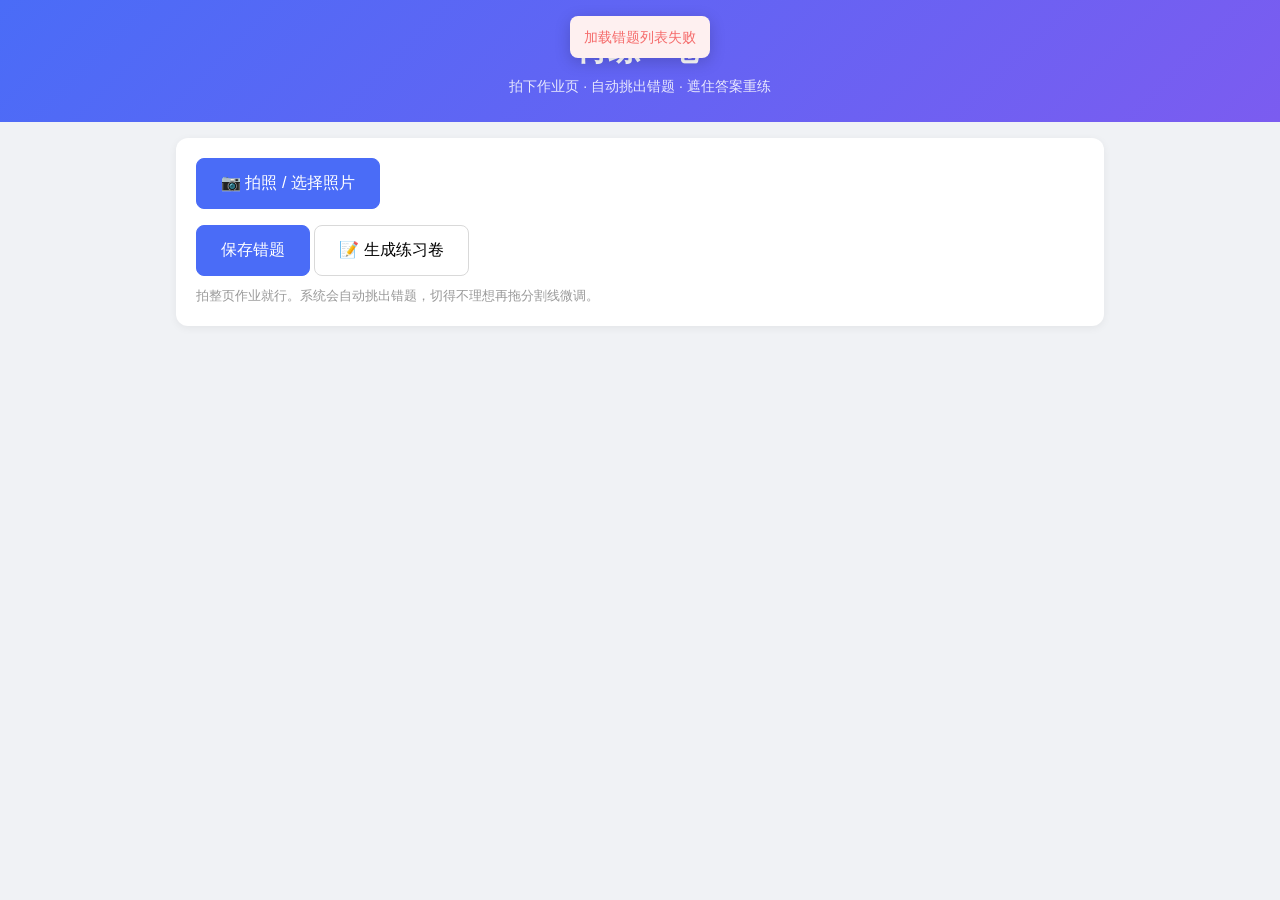
==== static/index.html @ 109f4f5b "Show toast messages above modals Errors raised while a modal is open (split, straighten, mask) were " ====
<!DOCTYPE html>
<html lang="zh-CN">
<head>
    <meta charset="UTF-8">
    <meta name="viewport" content="width=device-width, initial-scale=1.0">
    <title>再练一卷</title>
    <link rel="stylesheet" href="/static/style.css?v=20261014">
</head>
<body>
    <header>
        <h1>再练一卷</h1>
        <p class="subtitle">拍下作业页 · 自动挑出错题 · 遮住答案重练</p>
    </header>

    <main>
        <section class="upload-card">
            <div class="photo-picker">
                <input type="file" id="photoInput" accept="image/*" capture="environment" hidden>
                <button type="button" id="pickPhotoBtn" class="btn btn-primary btn-large">
                    📷 拍照 / 选择照片
                </button>
                <div id="photoPreview" class="photo-preview" hidden>
                    <img id="previewImg" alt="预览">
                </div>
            </div>
            <button type="button" id="submitBtn" class="btn btn-primary btn-large">保存错题</button>
            <button type="button" class="btn btn-large" onclick="window.open('/static/paper.html', '_blank')">📝 生成练习卷</button>
            <p class="hint">拍整页作业就行。系统会自动挑出错题，切得不理想再拖分割线微调。</p>
            <div id="uploadMsg" class="msg" hidden></div>
        </section>

        <section id="questionList" class="card-grid"></section>
        <p id="emptyHint" class="empty-hint" hidden>还没有错题，先拍一道吧！</p>
    </main>

    <!-- 备注编辑弹窗 -->
    <div id="editModal" class="modal" hidden>
        <div class="modal-content">
            <h3>编辑错题</h3>
            <label>知识点 / 错误原因<input type="text" id="editKnowledgePoint" list="kpList"></label>
            <label>备注<textarea id="editNote" rows="3"></textarea></label>
            <datalist id="kpList"></datalist>
            <div class="modal-actions">
                <button type="button" id="editSaveBtn" class="btn btn-primary">保存</button>
                <button type="button" id="editCancelBtn" class="btn">取消</button>
            </div>
        </div>
    </div>

    <!-- 分割线编辑器：划线代替画框 -->
    <div id="splitModal" class="modal" hidden>
        <div class="modal-content split-content">
            <h3>调整切题</h3>
            <p class="split-hint">两条线之间就是一道错题。<b>拖动</b>红色圆点移动分割线，<b>点空白处</b>加一条线；删线请点下方的标签。</p>
            <canvas id="splitCanvas"></canvas>
            <div class="split-status">
                <span id="splitCount"></span>
                <button type="button" id="splitStraightenBtn" class="btn btn-small">照片歪了？手动摆正</button>
            </div>
            <div id="splitLineChips" class="line-chips"></div>
            <div class="modal-actions">
                <button type="button" id="splitResetBtn" class="btn">重新自动切</button>
                <button type="button" id="splitCancelBtn" class="btn">取消</button>
                <button type="button" id="splitSaveBtn" class="btn btn-primary">保存</button>
            </div>
        </div>
    </div>

    <!-- 手动四点摆正 -->
    <div id="cornerModal" class="modal" hidden>
        <div class="modal-content corner-content">
            <h3>手动摆正</h3>
            <p id="cornerHint" class="hint">依次点击：左上角、右上角、右下角、左下角</p>
            <canvas id="cornerCanvas"></canvas>
            <div class="modal-actions">
                <button type="button" id="cornerResetBtn" class="btn">重新选点</button>
                <button type="button" id="cornerApplyBtn" class="btn btn-primary" disabled>确认摆正</button>
                <button type="button" id="cornerCancelBtn" class="btn">取消</button>
            </div>
        </div>
    </div>

    <!-- 答案遮挡 -->
    <div id="maskModal" class="modal" hidden>
        <div class="modal-content mask-content">
            <h3>遮住答案</h3>
            <p class="hint">在图上拖框遮住孩子的答案或老师的批改痕迹。原图不会改变。</p>
            <canvas id="maskCanvas"></canvas>
            <div id="maskList" class="mask-list"></div>
            <div class="modal-actions">
                <button type="button" id="maskClearBtn" class="btn">清空遮挡</button>
                <button type="button" id="maskSaveBtn" class="btn btn-primary">保存遮挡</button>
                <button type="button" id="maskCancelBtn" class="btn">取消</button>
            </div>
        </div>
    </div>

    <!-- 大图查看 -->
    <div id="lightbox" class="modal" hidden>
        <div class="lightbox-content">
            <img id="lightboxImg" alt="题目大图">
            <button type="button" id="lightboxCloseBtn" class="btn">关闭</button>
        </div>
    </div>

    <script src="/static/app.js?v=20261014"></script>
</body>
</html>
---- static/style.css ----
* {
    box-sizing: border-box;
    margin: 0;
    padding: 0;
}

body {
    font-family: "PingFang SC", "Microsoft YaHei", sans-serif;
    background: #f0f2f5;
    color: #333;
    line-height: 1.6;
}

header {
    background: linear-gradient(135deg, #4a6cf7, #7b5cf0);
    color: #fff;
    text-align: center;
    padding: 24px 16px;
}

.subtitle {
    opacity: 0.85;
    font-size: 14px;
}

main {
    max-width: 960px;
    margin: 0 auto;
    padding: 16px;
}

.upload-card,
.filter-bar {
    background: #fff;
    border-radius: 12px;
    padding: 20px;
    margin-bottom: 16px;
    box-shadow: 0 2px 8px rgba(0, 0, 0, 0.06);
}

.upload-card h2 {
    margin-bottom: 12px;
    font-size: 18px;
}

.photo-picker {
    margin-bottom: 16px;
}

.photo-preview {
    margin-top: 12px;
}

.photo-preview img {
    max-width: 100%;
    max-height: 220px;
    border-radius: 8px;
    display: block;
    margin-bottom: 8px;
}

.form-grid {
    display: grid;
    gap: 12px;
    margin-bottom: 16px;
}

label {
    display: flex;
    flex-direction: column;
    gap: 4px;
    font-size: 14px;
    color: #555;
}

input[type="text"],
input[type="search"],
select,
textarea {
    padding: 10px 12px;
    border: 1px solid #d9d9d9;
    border-radius: 8px;
    font-size: 15px;
    font-family: inherit;
    width: 100%;
}

input:focus,
select:focus,
textarea:focus {
    outline: none;
    border-color: #4a6cf7;
}

.btn {
    padding: 9px 18px;
    border: 1px solid #d9d9d9;
    border-radius: 8px;
    background: #fff;
    font-size: 15px;
    cursor: pointer;
    transition: background 0.15s;
}

.btn:hover {
    background: #f5f5f5;
}

.btn-primary {
    background: #4a6cf7;
    border-color: #4a6cf7;
    color: #fff;
}

.btn-primary:hover {
    background: #3a5ce5;
}

.btn-large {
    padding: 14px 24px;
    font-size: 16px;
}

.btn-small {
    padding: 5px 12px;
    font-size: 13px;
}

.chip-row {
    display: flex;
    flex-wrap: wrap;
    gap: 8px;
}

.chip {
    padding: 5px 12px;
    font-size: 13px;
    border: 1px solid #d9d9d9;
    border-radius: 14px;
    background: #fff;
    color: #555;
    cursor: pointer;
}

.chip:hover {
    border-color: #4a6cf7;
    color: #4a6cf7;
}

.chip.active {
    background: #4a6cf7;
    border-color: #4a6cf7;
    color: #fff;
}

.filter-bar {
    display: flex;
    gap: 10px;
    align-items: center;
    flex-wrap: wrap;
}

.filter-bar select {
    width: auto;
}

.filter-bar input[type="search"] {
    flex: 1;
    min-width: 160px;
}

.card-grid {
    display: flex;
    flex-direction: column;
    gap: 20px;
}

.worksheet-group {
    background: #f7f8fb;
    border: 1px solid #e6e8ef;
    border-radius: 14px;
    padding: 14px;
}

.worksheet-header {
    display: flex;
    align-items: center;
    justify-content: space-between;
    gap: 16px;
    margin-bottom: 14px;
}

.worksheet-header h3 {
    margin: 0 0 3px;
    font-size: 17px;
}

.worksheet-header span {
    color: #999;
    font-size: 12px;
}

.worksheet-actions,
.q-actions {
    display: flex;
    flex-wrap: wrap;
    gap: 8px;
}

.worksheet-question-grid {
    display: grid;
    grid-template-columns: repeat(auto-fill, minmax(260px, 1fr));
    gap: 16px;
}

.q-card {
    background: #fff;
    border-radius: 12px;
    overflow: hidden;
    box-shadow: 0 2px 8px rgba(0, 0, 0, 0.06);
    display: flex;
    flex-direction: column;
}

.q-card img {
    width: 100%;
    height: 180px;
    object-fit: cover;
    cursor: zoom-in;
    background: #fafafa;
}

.q-card-body {
    padding: 12px 14px;
    flex: 1;
}

.q-tags {
    display: flex;
    gap: 6px;
    flex-wrap: wrap;
    margin-bottom: 6px;
}

.tag {
    font-size: 12px;
    padding: 2px 10px;
    border-radius: 10px;
    background: #eef1fe;
    color: #4a6cf7;
}

.tag-kp {
    background: #fdf0e5;
    color: #d46b08;
}

.q-note {
    font-size: 14px;
    color: #555;
    white-space: pre-wrap;
    word-break: break-word;
}

.q-time {
    font-size: 12px;
    color: #999;
    margin-top: 6px;
}

.q-actions {
    padding: 10px 14px;
    border-top: 1px solid #f0f0f0;
}

.empty-hint {
    text-align: center;
    color: #999;
    padding: 40px 0;
}

.hint {
    margin-top: 10px;
    font-size: 13px;
    color: #999;
}

/* 全局提示做成浮层 toast：弹窗（z-index 100）打开时，切题/遮答案的报错
   也必须看得见，所以不能留在文档流里被遮罩压住。 */
.msg {
    position: fixed;
    top: 16px;
    left: 50%;
    transform: translateX(-50%);
    z-index: 300;
    max-width: min(480px, calc(100vw - 32px));
    padding: 10px 14px;
    border-radius: 8px;
    font-size: 14px;
    box-shadow: 0 4px 16px rgba(0, 0, 0, 0.18);
}

.msg.ok {
    background: #f0f9eb;
    color: #529b2e;
}

.msg.err {
    background: #fef0f0;
    color: #f56c6c;
}

.modal {
    position: fixed;
    inset: 0;
    background: rgba(0, 0, 0, 0.5);
    display: flex;
    align-items: center;
    justify-content: center;
    z-index: 100;
    padding: 16px;
}

.modal[hidden] {
    display: none;
}

.modal-content {
    background: #fff;
    border-radius: 12px;
    padding: 20px;
    width: 100%;
    max-width: 420px;
    display: flex;
    flex-direction: column;
    gap: 12px;
}

.modal-content h3 {
    margin-bottom: 4px;
}

.modal-actions {
    display: flex;
    gap: 10px;
    justify-content: flex-end;
}

.lightbox-content {
    display: flex;
    flex-direction: column;
    align-items: center;
    gap: 12px;
}

.lightbox-content img {
    max-width: 95vw;
    max-height: 85vh;
    border-radius: 8px;
    background: #fff;
}

/* 切题编辑器是精细拖拽操作，尽可能占满窗口：
   画布有固有尺寸，只给 max-height 会被浏览器等比缩小（宽度跟着一起变小）。 */
.split-content {
    max-width: 1100px;
    max-height: 96vh;
}

#splitCanvas {
    display: block;
    max-width: 100%;
    /* 减掉标题/说明/状态栏/按钮占的高度，剩下的都留给图 */
    max-height: calc(96vh - 250px);
    margin: 0 auto;
    border-radius: 8px;
    cursor: crosshair;
    background: #222;
    touch-action: none;
}

.split-hint {
    font-size: 13px;
    color: #666;
}

.split-status {
    display: flex;
    align-items: center;
    justify-content: space-between;
    gap: 12px;
    font-size: 14px;
    color: #555;
}

.line-chips {
    display: flex;
    flex-wrap: wrap;
    align-items: center;
    gap: 7px;
    min-height: 26px;
}

.line-chip {
    border: 1px solid #ff9c8f;
    border-radius: 14px;
    background: #fff2f0;
    color: #cf1322;
    padding: 4px 10px;
    font-size: 13px;
    font-family: inherit;
    cursor: pointer;
}

.line-chip:hover {
    background: #ffe3df;
}

.line-chip-empty {
    font-size: 13px;
    color: #999;
}

.split-status {
    display: flex;
    align-items: center;
    justify-content: space-between;
    gap: 12px;
    font-size: 14px;
    color: #555;
}

.corner-content {
    max-width: 920px;
    max-height: 96vh;
}

#cornerCanvas {
    display: block;
    max-width: 100%;
    max-height: 72vh;
    margin: 0 auto;
    border-radius: 8px;
    cursor: crosshair;
    background: #222;
    touch-action: none;
}

.mask-content {
    max-width: 920px;
    max-height: 96vh;
}

#maskCanvas {
    display: block;
    max-width: 100%;
    max-height: 70vh;
    margin: 0 auto;
    border-radius: 8px;
    cursor: crosshair;
    background: #222;
    touch-action: none;
}

.mask-list {
    display: flex;
    flex-wrap: wrap;
    gap: 7px;
    min-height: 28px;
}

.mask-chip {
    border: 1px solid #ff9c8f;
    border-radius: 14px;
    background: #fff2f0;
    color: #cf1322;
    padding: 4px 10px;
    cursor: pointer;
}

/* 卡片内直接改知识点：省掉一次弹窗 */
.kp-inline {
    width: 100%;
    border: 1px dashed transparent;
    border-radius: 6px;
    padding: 4px 6px;
    font-size: 13px;
    font-family: inherit;
    color: #1f2329;
    background: transparent;
}

.kp-inline:hover {
    border-color: #d9d9d9;
    background: #fafafa;
}

.kp-inline:focus {
    outline: none;
    border-style: solid;
    border-color: #4a6cf7;
    background: #fff;
}

.kp-inline.saving {
    opacity: 0.55;
}

@media (max-width: 600px) {
    .worksheet-question-grid {
        grid-template-columns: 1fr;
    }

    .worksheet-header {
        align-items: flex-start;
        flex-direction: column;
    }
}
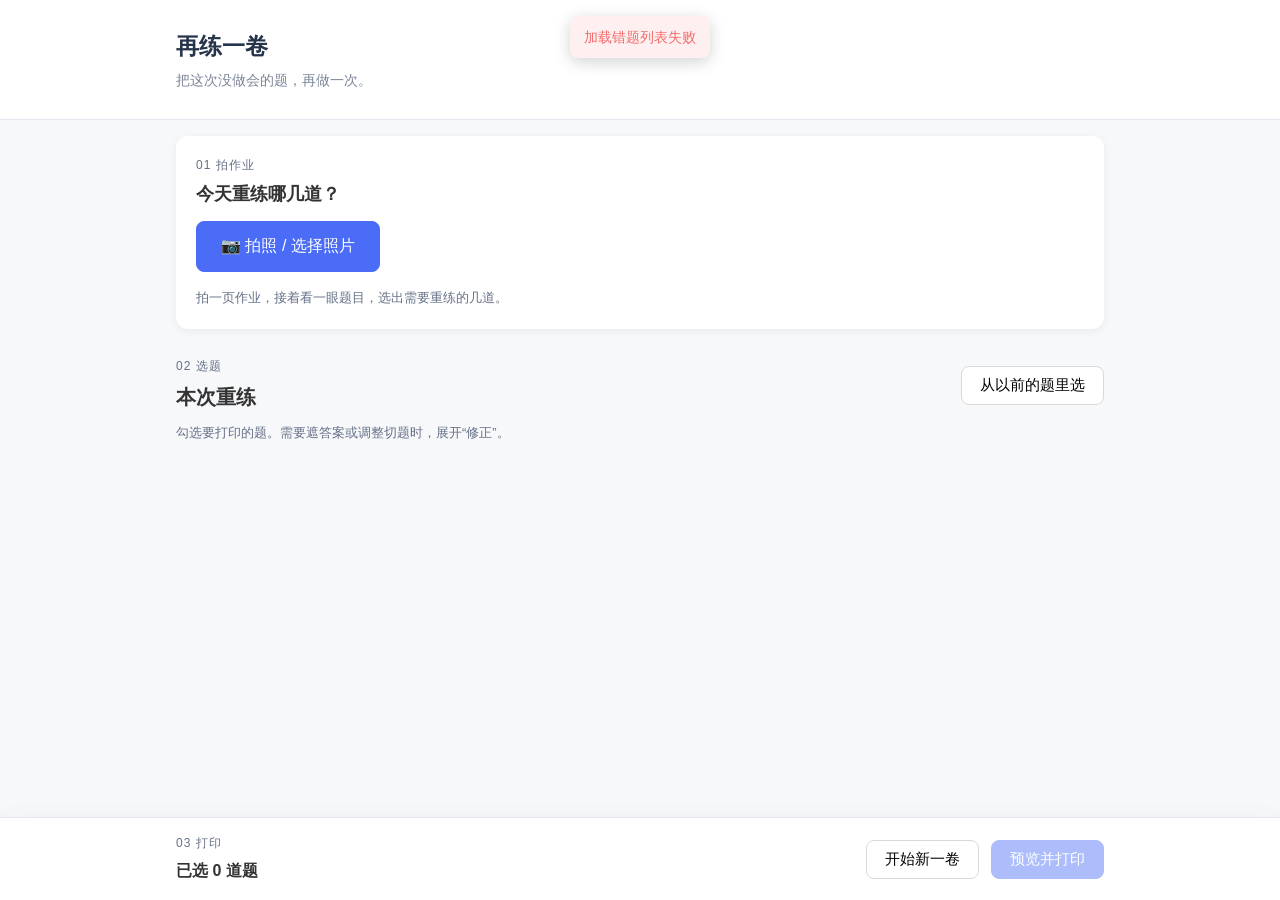
==== commit 4d02285c: "Restructure main flow: photograph, pick questions, preview and print The home page now walks through" ====
--- a/static/index.html
+++ b/static/index.html
@@ -4,16 +4,18 @@
     <meta charset="UTF-8">
     <meta name="viewport" content="width=device-width, initial-scale=1.0">
     <title>再练一卷</title>
-    <link rel="stylesheet" href="/static/style.css?v=20261014">
+    <link rel="stylesheet" href="/static/style.css?v=20261014-flow">
 </head>
 <body>
     <header>
         <h1>再练一卷</h1>
-        <p class="subtitle">拍下作业页 · 自动挑出错题 · 遮住答案重练</p>
+        <p class="subtitle">把这次没做会的题，再做一次。</p>
     </header>
 
     <main>
         <section class="upload-card">
+            <p class="step-label">01 拍作业</p>
+            <h2>今天重练哪几道？</h2>
             <div class="photo-picker">
                 <input type="file" id="photoInput" accept="image/*" capture="environment" hidden>
                 <button type="button" id="pickPhotoBtn" class="btn btn-primary btn-large">
@@ -23,14 +25,23 @@
                     <img id="previewImg" alt="预览">
                 </div>
             </div>
-            <button type="button" id="submitBtn" class="btn btn-primary btn-large">保存错题</button>
-            <button type="button" class="btn btn-large" onclick="window.open('/static/paper.html', '_blank')">📝 生成练习卷</button>
-            <p class="hint">拍整页作业就行。系统会自动挑出错题，切得不理想再拖分割线微调。</p>
+            <button type="button" id="submitBtn" class="btn btn-primary btn-large" hidden>用这张照片</button>
+            <p class="hint">拍一页作业，接着看一眼题目，选出需要重练的几道。</p>
             <div id="uploadMsg" class="msg" hidden></div>
         </section>
 
+        <section class="review-heading">
+            <div><p class="step-label">02 选题</p><h2 id="listTitle">本次重练</h2></div>
+            <button type="button" id="libraryBtn" class="btn">从以前的题里选</button>
+        </section>
+        <p class="hint">勾选要打印的题。需要遮答案或调整切题时，展开“修正”。</p>
         <section id="questionList" class="card-grid"></section>
-        <p id="emptyHint" class="empty-hint" hidden>还没有错题，先拍一道吧！</p>
+        <p id="emptyHint" class="empty-hint" hidden>拍一页新作业，或从以前的题里选几道。</p>
+        <section class="print-bar" aria-label="本次练习卷">
+            <div><p class="step-label">03 打印</p><strong id="selectionCount" aria-live="polite">已选 0 道题</strong></div>
+            <button type="button" id="clearSelectionBtn" class="btn">开始新一卷</button>
+            <button type="button" id="printSelectedBtn" class="btn btn-primary" disabled>预览并打印</button>
+        </section>
     </main>
 
     <!-- 备注编辑弹窗 -->
@@ -103,6 +114,6 @@
         </div>
     </div>
 
-    <script src="/static/app.js?v=20261014"></script>
+    <script src="/static/app.js?v=20261014-flow"></script>
 </body>
-</html>+</html>
--- a/static/style.css
+++ b/static/style.css
@@ -225,7 +225,7 @@
 .q-card img {
     width: 100%;
     height: 180px;
-    object-fit: cover;
+    object-fit: contain;
     cursor: zoom-in;
     background: #fafafa;
 }
@@ -516,3 +516,31 @@
         flex-direction: column;
     }
 }
+
+[hidden] { display: none !important; }
+body { background: #f7f8fa; }
+header { background: #fff; color: #25334b; text-align: left; padding: 28px max(20px, calc((100% - 928px) / 2)); border-bottom: 1px solid #e6e8ef; }
+header h1 { font-size: 23px; margin-bottom: 4px; }
+.subtitle { color: #657087; }
+main { padding-bottom: 130px; }
+.step-label { font-size: 12px; color: #657087; letter-spacing: 1px; margin-bottom: 5px; }
+.review-heading { display: flex; justify-content: space-between; align-items: center; gap: 12px; margin-top: 28px; }
+.review-heading h2 { font-size: 20px; }
+.card-grid { margin-top: 16px; }
+.hint { color: #657087; }
+.question-choice { flex-direction: row; align-items: center; gap: 9px; color: #25334b; cursor: pointer; }
+.question-choice input { width: 19px; height: 19px; accent-color: #4a6cf7; }
+.q-card { border: 2px solid transparent; }
+.q-card.selected { border-color: #4a6cf7; }
+.q-card details { margin-top: 12px; }
+.q-card summary { cursor: pointer; color: #657087; font-size: 13px; padding: 6px 0; }
+.q-card details .q-actions { padding: 12px 0 0; }
+.print-bar { position: fixed; bottom: 0; left: 0; right: 0; z-index: 20; background: #fff; border-top: 1px solid #e6e8ef; padding: 16px max(16px, calc((100% - 928px) / 2)); display: flex; gap: 12px; align-items: center; box-shadow: 0 -4px 16px #25334b08; }
+.print-bar > div { flex: 1; }
+.btn:disabled { opacity: .45; cursor: not-allowed; }
+:focus-visible { outline: 3px solid #839afb; outline-offset: 3px; }
+@media (max-width: 600px) {
+    .print-bar { flex-wrap: wrap; gap: 8px; }
+    .print-bar .btn { padding: 10px; font-size: 14px; }
+    .review-heading { align-items: flex-start; }
+}
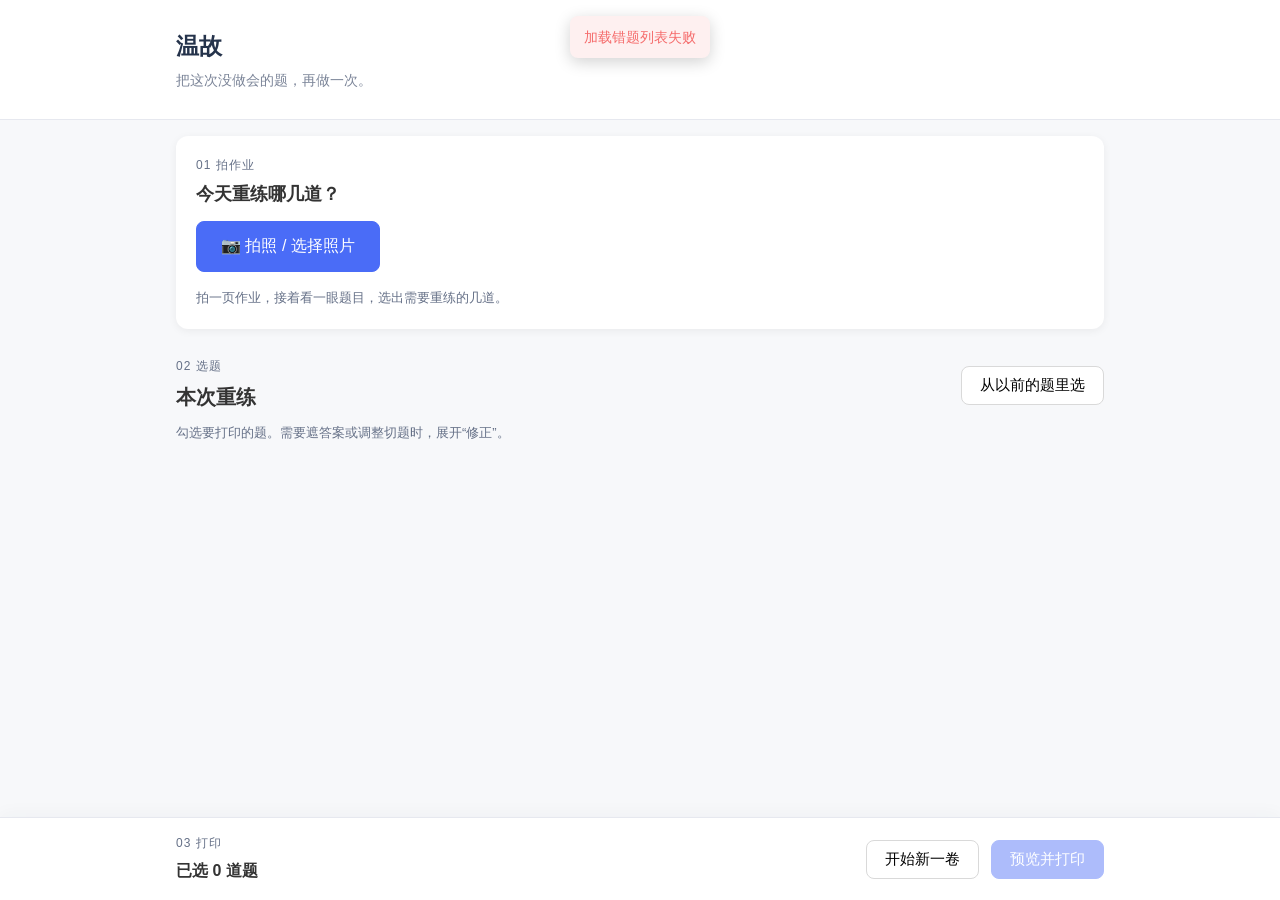
==== commit bf0f1fc5: "Rename project to Revisit (温故) 再练一卷 promised a whole extra paper, which no longer fits a flow that p" ====
--- a/static/index.html
+++ b/static/index.html
@@ -3,12 +3,12 @@
 <head>
     <meta charset="UTF-8">
     <meta name="viewport" content="width=device-width, initial-scale=1.0">
-    <title>再练一卷</title>
+    <title>温故</title>
     <link rel="stylesheet" href="/static/style.css?v=20261014-flow">
 </head>
 <body>
     <header>
-        <h1>再练一卷</h1>
+        <h1>温故</h1>
         <p class="subtitle">把这次没做会的题，再做一次。</p>
     </header>
 
@@ -114,6 +114,6 @@
         </div>
     </div>
 
-    <script src="/static/app.js?v=20261014-flow"></script>
+    <script src="/static/app.js?v=20261018-name"></script>
 </body>
 </html>
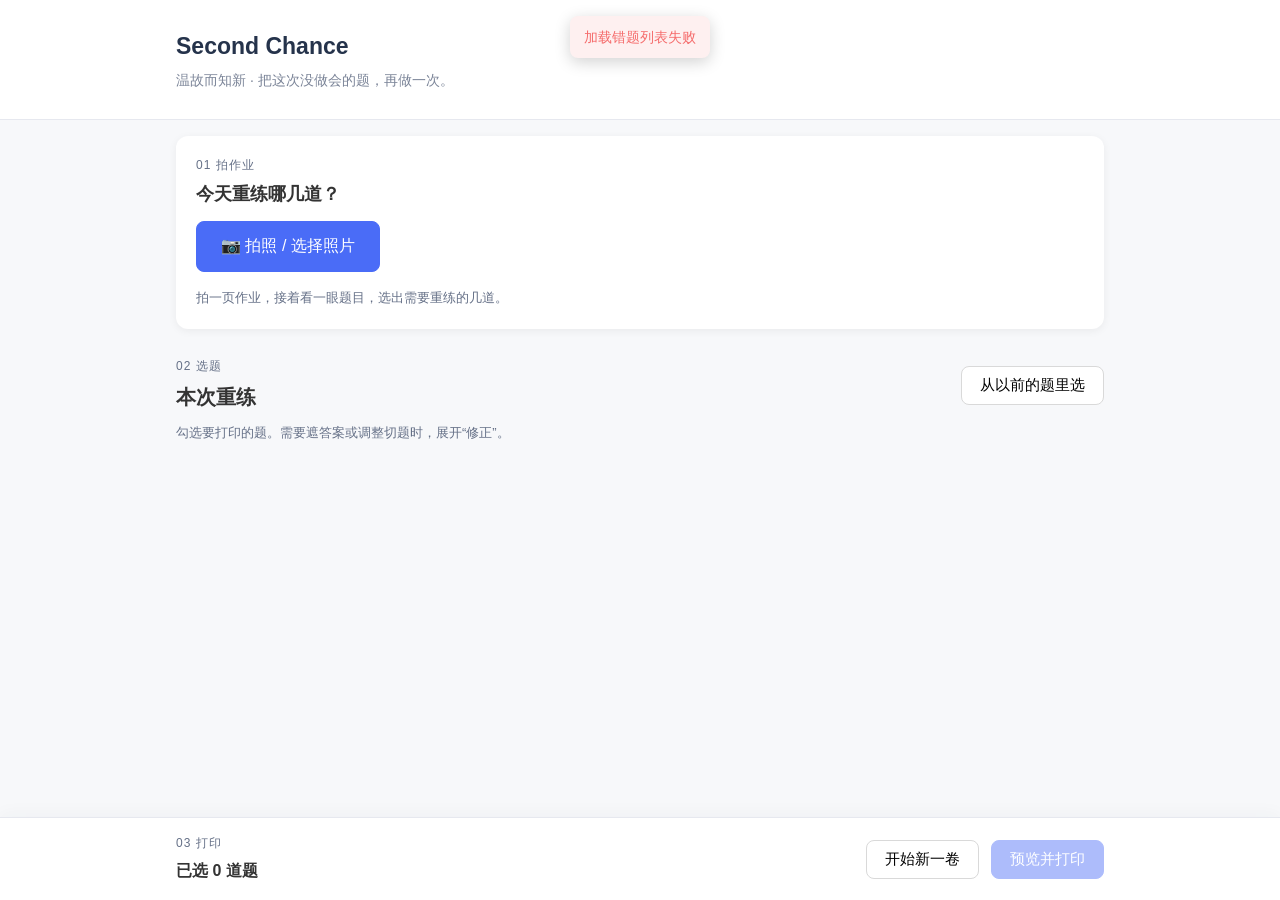
==== commit 2200a840: "Rename project to Second Chance" ====
--- a/static/index.html
+++ b/static/index.html
@@ -3,13 +3,13 @@
 <head>
     <meta charset="UTF-8">
     <meta name="viewport" content="width=device-width, initial-scale=1.0">
-    <title>温故</title>
+    <title>Second Chance</title>
     <link rel="stylesheet" href="/static/style.css?v=20261014-flow">
 </head>
 <body>
     <header>
-        <h1>温故</h1>
-        <p class="subtitle">把这次没做会的题，再做一次。</p>
+        <h1>Second Chance</h1>
+        <p class="subtitle">温故而知新 · 把这次没做会的题，再做一次。</p>
     </header>
 
     <main>
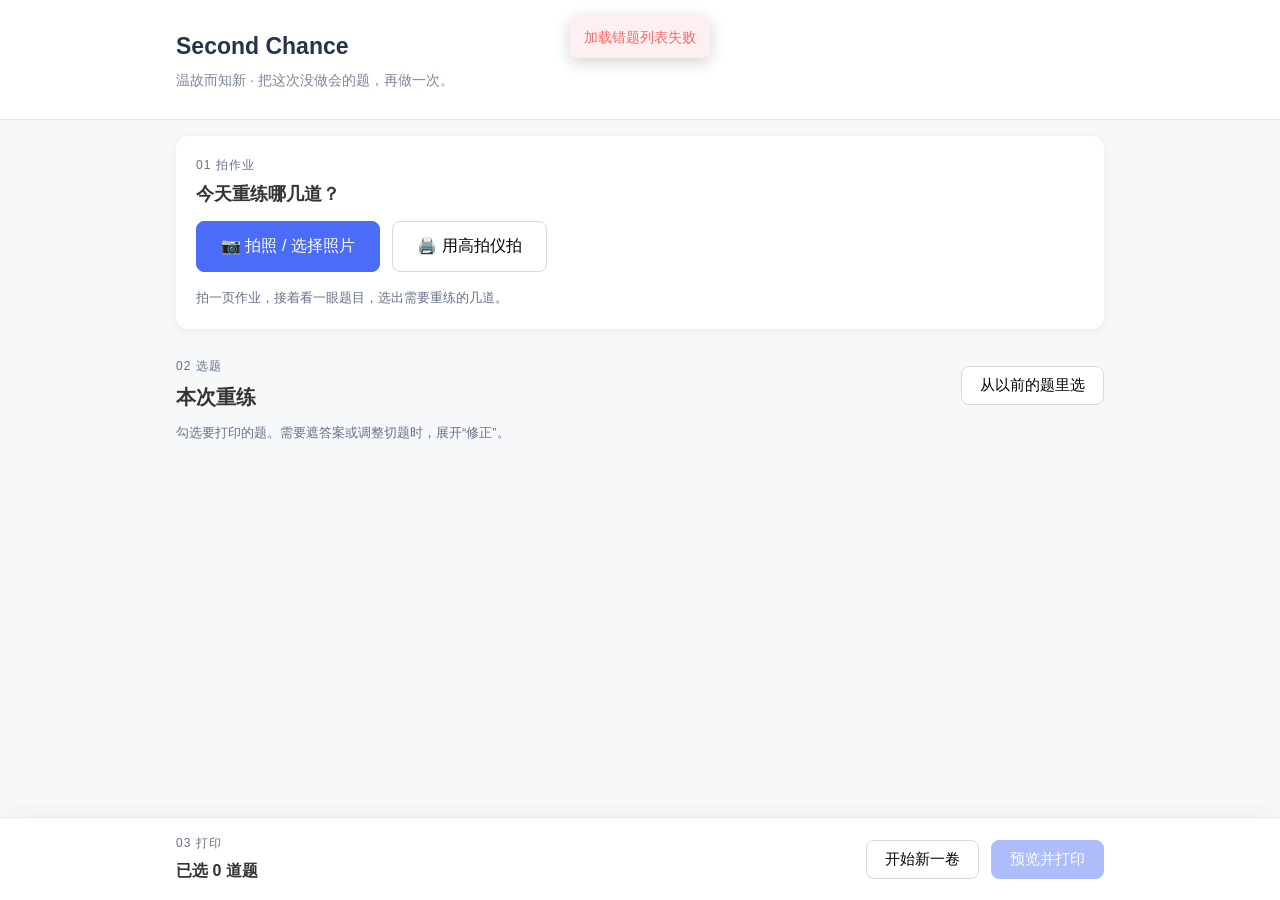
==== commit 3586b409: "Add document camera capture for CZUR / UVC scanners Open the document camera in the browser via getU" ====
--- a/static/index.html
+++ b/static/index.html
@@ -4,7 +4,7 @@
     <meta charset="UTF-8">
     <meta name="viewport" content="width=device-width, initial-scale=1.0">
     <title>Second Chance</title>
-    <link rel="stylesheet" href="/static/style.css?v=20261014-flow">
+    <link rel="stylesheet" href="/static/style.css?v=20261018-scanner">
 </head>
 <body>
     <header>
@@ -20,6 +20,9 @@
                 <input type="file" id="photoInput" accept="image/*" capture="environment" hidden>
                 <button type="button" id="pickPhotoBtn" class="btn btn-primary btn-large">
                     📷 拍照 / 选择照片
+                </button>
+                <button type="button" id="scannerBtn" class="btn btn-large" hidden>
+                    🖨️ 用高拍仪拍
                 </button>
                 <div id="photoPreview" class="photo-preview" hidden>
                     <img id="previewImg" alt="预览">
@@ -106,6 +109,25 @@
         </div>
     </div>
 
+    <!-- 高拍仪连拍：浏览器把高拍仪当普通摄像头用（需 localhost 或 HTTPS） -->
+    <div id="scannerModal" class="modal" hidden>
+        <div id="scannerContent" class="modal-content scanner-content" tabindex="-1">
+            <h3>高拍仪</h3>
+            <p class="hint">作业放在黑色软垫上、字朝上。每换一页点一次 <b>拍这一页</b>（或按空格），拍完点 <b>完成</b>。</p>
+            <div class="scanner-toolbar">
+                <select id="scannerSelect" aria-label="选择摄像头"></select>
+                <button type="button" id="scannerRotateBtn" class="btn btn-small">↻ 旋转画面</button>
+                <span id="scannerInfo" class="scanner-info"></span>
+            </div>
+            <div class="scanner-stage"><video id="scannerVideo" autoplay muted playsinline></video></div>
+            <p id="scannerStatus" class="scanner-status" aria-live="polite"></p>
+            <div class="modal-actions">
+                <button type="button" id="scannerDoneBtn" class="btn">完成</button>
+                <button type="button" id="scannerShotBtn" class="btn btn-primary btn-large" disabled>拍这一页</button>
+            </div>
+        </div>
+    </div>
+
     <!-- 大图查看 -->
     <div id="lightbox" class="modal" hidden>
         <div class="lightbox-content">
@@ -114,6 +136,6 @@
         </div>
     </div>
 
-    <script src="/static/app.js?v=20261018-name"></script>
+    <script src="/static/app.js?v=20261018-scanner"></script>
 </body>
 </html>
--- a/static/style.css
+++ b/static/style.css
@@ -544,3 +544,86 @@
     .print-bar .btn { padding: 10px; font-size: 14px; }
     .review-heading { align-items: flex-start; }
 }
+
+/* ---------- 高拍仪 ---------- */
+
+#scannerBtn {
+    margin-left: 8px;
+}
+
+.scanner-content {
+    max-width: 900px;
+    max-height: 96vh;
+    outline: none;
+}
+
+.scanner-toolbar {
+    display: flex;
+    flex-wrap: wrap;
+    align-items: center;
+    gap: 8px;
+}
+
+.scanner-toolbar select {
+    flex: 1 1 200px;
+    min-width: 0;
+    padding: 6px 8px;
+    border: 1px solid #dcdfe6;
+    border-radius: 6px;
+    font: inherit;
+    font-size: 13px;
+}
+
+.scanner-info {
+    color: #909399;
+    font-size: 13px;
+}
+
+/* 画面区高度固定，旋转 90° 时视频按容器的宽高互换来限制尺寸，不会溢出 */
+.scanner-stage {
+    container-type: size;
+    height: min(60vh, 560px);
+    background: #111;
+    border-radius: 8px;
+    display: flex;
+    align-items: center;
+    justify-content: center;
+    overflow: hidden;
+}
+
+#scannerVideo {
+    display: block;
+    max-width: 100%;
+    max-height: 100%;
+    transition: transform 0.2s;
+}
+
+#scannerVideo.sideways {
+    max-width: 100cqh;
+    max-height: 100cqw;
+}
+
+#scannerVideo.flash {
+    animation: scanner-flash 0.35s;
+}
+
+@keyframes scanner-flash {
+    from { filter: brightness(2.2); }
+    to { filter: none; }
+}
+
+.scanner-status {
+    min-height: 1.6em;
+    font-size: 14px;
+    color: #67c23a;
+}
+
+.scanner-status.err {
+    color: #f56c6c;
+}
+
+@media (max-width: 520px) {
+    #scannerBtn {
+        margin: 8px 0 0;
+    }
+}
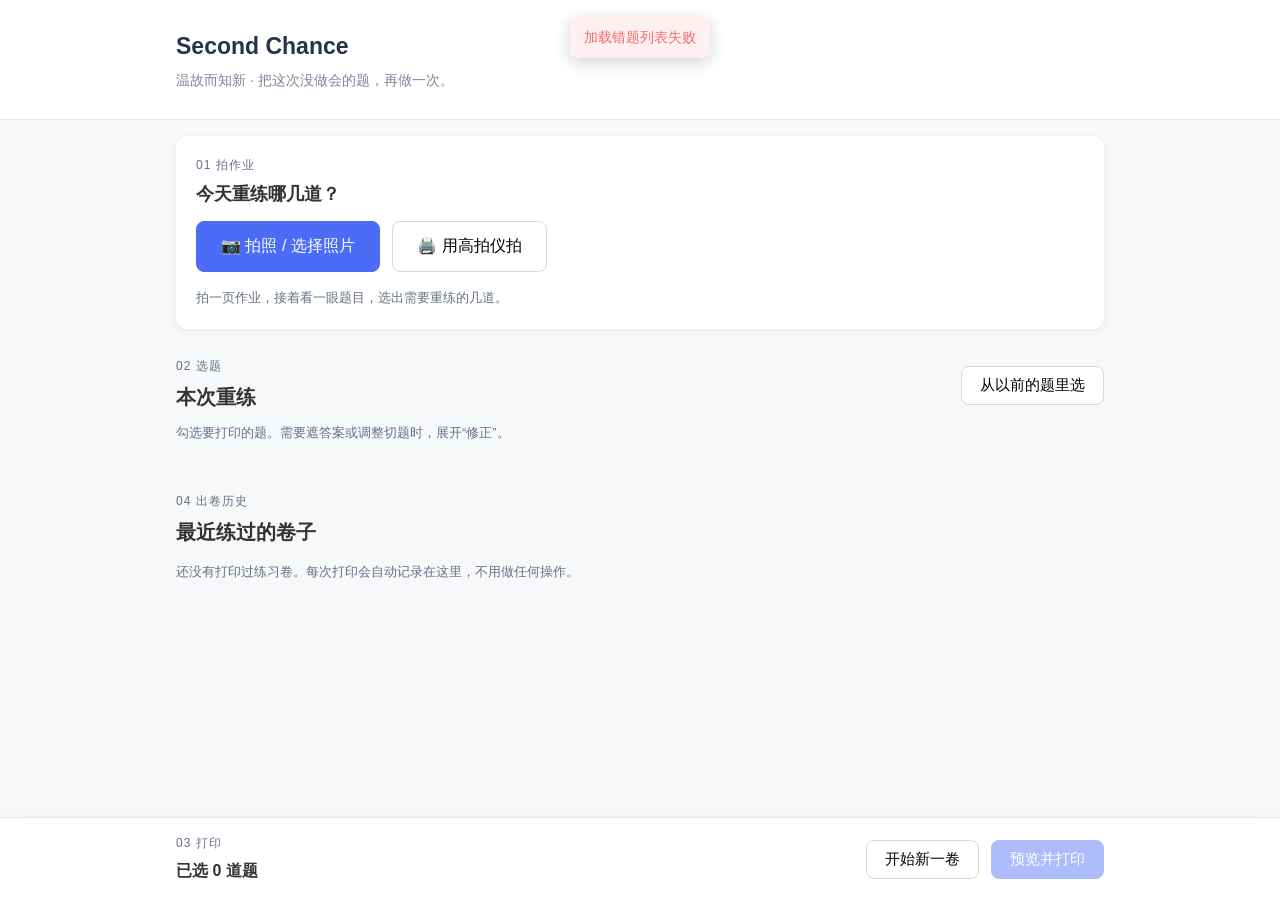
==== commit 4237f812: "Add practice history: record prints, show counts and paper log" ====
--- a/static/index.html
+++ b/static/index.html
@@ -1,141 +1,147 @@
-<!DOCTYPE html>
-<html lang="zh-CN">
-<head>
-    <meta charset="UTF-8">
-    <meta name="viewport" content="width=device-width, initial-scale=1.0">
-    <title>Second Chance</title>
-    <link rel="stylesheet" href="/static/style.css?v=20261018-scanner">
-</head>
-<body>
-    <header>
-        <h1>Second Chance</h1>
-        <p class="subtitle">温故而知新 · 把这次没做会的题，再做一次。</p>
-    </header>
-
-    <main>
-        <section class="upload-card">
-            <p class="step-label">01 拍作业</p>
-            <h2>今天重练哪几道？</h2>
-            <div class="photo-picker">
-                <input type="file" id="photoInput" accept="image/*" capture="environment" hidden>
-                <button type="button" id="pickPhotoBtn" class="btn btn-primary btn-large">
-                    📷 拍照 / 选择照片
-                </button>
-                <button type="button" id="scannerBtn" class="btn btn-large" hidden>
-                    🖨️ 用高拍仪拍
-                </button>
-                <div id="photoPreview" class="photo-preview" hidden>
-                    <img id="previewImg" alt="预览">
-                </div>
-            </div>
-            <button type="button" id="submitBtn" class="btn btn-primary btn-large" hidden>用这张照片</button>
-            <p class="hint">拍一页作业，接着看一眼题目，选出需要重练的几道。</p>
-            <div id="uploadMsg" class="msg" hidden></div>
-        </section>
-
-        <section class="review-heading">
-            <div><p class="step-label">02 选题</p><h2 id="listTitle">本次重练</h2></div>
-            <button type="button" id="libraryBtn" class="btn">从以前的题里选</button>
-        </section>
-        <p class="hint">勾选要打印的题。需要遮答案或调整切题时，展开“修正”。</p>
-        <section id="questionList" class="card-grid"></section>
-        <p id="emptyHint" class="empty-hint" hidden>拍一页新作业，或从以前的题里选几道。</p>
-        <section class="print-bar" aria-label="本次练习卷">
-            <div><p class="step-label">03 打印</p><strong id="selectionCount" aria-live="polite">已选 0 道题</strong></div>
-            <button type="button" id="clearSelectionBtn" class="btn">开始新一卷</button>
-            <button type="button" id="printSelectedBtn" class="btn btn-primary" disabled>预览并打印</button>
-        </section>
-    </main>
-
-    <!-- 备注编辑弹窗 -->
-    <div id="editModal" class="modal" hidden>
-        <div class="modal-content">
-            <h3>编辑错题</h3>
-            <label>知识点 / 错误原因<input type="text" id="editKnowledgePoint" list="kpList"></label>
-            <label>备注<textarea id="editNote" rows="3"></textarea></label>
-            <datalist id="kpList"></datalist>
-            <div class="modal-actions">
-                <button type="button" id="editSaveBtn" class="btn btn-primary">保存</button>
-                <button type="button" id="editCancelBtn" class="btn">取消</button>
-            </div>
-        </div>
-    </div>
-
-    <!-- 分割线编辑器：划线代替画框 -->
-    <div id="splitModal" class="modal" hidden>
-        <div class="modal-content split-content">
-            <h3>调整切题</h3>
-            <p class="split-hint">两条线之间就是一道错题。<b>拖动</b>红色圆点移动分割线，<b>点空白处</b>加一条线；删线请点下方的标签。</p>
-            <canvas id="splitCanvas"></canvas>
-            <div class="split-status">
-                <span id="splitCount"></span>
-                <button type="button" id="splitStraightenBtn" class="btn btn-small">照片歪了？手动摆正</button>
-            </div>
-            <div id="splitLineChips" class="line-chips"></div>
-            <div class="modal-actions">
-                <button type="button" id="splitResetBtn" class="btn">重新自动切</button>
-                <button type="button" id="splitCancelBtn" class="btn">取消</button>
-                <button type="button" id="splitSaveBtn" class="btn btn-primary">保存</button>
-            </div>
-        </div>
-    </div>
-
-    <!-- 手动四点摆正 -->
-    <div id="cornerModal" class="modal" hidden>
-        <div class="modal-content corner-content">
-            <h3>手动摆正</h3>
-            <p id="cornerHint" class="hint">依次点击：左上角、右上角、右下角、左下角</p>
-            <canvas id="cornerCanvas"></canvas>
-            <div class="modal-actions">
-                <button type="button" id="cornerResetBtn" class="btn">重新选点</button>
-                <button type="button" id="cornerApplyBtn" class="btn btn-primary" disabled>确认摆正</button>
-                <button type="button" id="cornerCancelBtn" class="btn">取消</button>
-            </div>
-        </div>
-    </div>
-
-    <!-- 答案遮挡 -->
-    <div id="maskModal" class="modal" hidden>
-        <div class="modal-content mask-content">
-            <h3>遮住答案</h3>
-            <p class="hint">在图上拖框遮住孩子的答案或老师的批改痕迹。原图不会改变。</p>
-            <canvas id="maskCanvas"></canvas>
-            <div id="maskList" class="mask-list"></div>
-            <div class="modal-actions">
-                <button type="button" id="maskClearBtn" class="btn">清空遮挡</button>
-                <button type="button" id="maskSaveBtn" class="btn btn-primary">保存遮挡</button>
-                <button type="button" id="maskCancelBtn" class="btn">取消</button>
-            </div>
-        </div>
-    </div>
-
-    <!-- 高拍仪连拍：浏览器把高拍仪当普通摄像头用（需 localhost 或 HTTPS） -->
-    <div id="scannerModal" class="modal" hidden>
-        <div id="scannerContent" class="modal-content scanner-content" tabindex="-1">
-            <h3>高拍仪</h3>
-            <p class="hint">作业放在黑色软垫上、字朝上。每换一页点一次 <b>拍这一页</b>（或按空格），拍完点 <b>完成</b>。</p>
-            <div class="scanner-toolbar">
-                <select id="scannerSelect" aria-label="选择摄像头"></select>
-                <button type="button" id="scannerRotateBtn" class="btn btn-small">↻ 旋转画面</button>
-                <span id="scannerInfo" class="scanner-info"></span>
-            </div>
-            <div class="scanner-stage"><video id="scannerVideo" autoplay muted playsinline></video></div>
-            <p id="scannerStatus" class="scanner-status" aria-live="polite"></p>
-            <div class="modal-actions">
-                <button type="button" id="scannerDoneBtn" class="btn">完成</button>
-                <button type="button" id="scannerShotBtn" class="btn btn-primary btn-large" disabled>拍这一页</button>
-            </div>
-        </div>
-    </div>
-
-    <!-- 大图查看 -->
-    <div id="lightbox" class="modal" hidden>
-        <div class="lightbox-content">
-            <img id="lightboxImg" alt="题目大图">
-            <button type="button" id="lightboxCloseBtn" class="btn">关闭</button>
-        </div>
-    </div>
-
-    <script src="/static/app.js?v=20261018-scanner"></script>
-</body>
-</html>
+<!DOCTYPE html>
+<html lang="zh-CN">
+<head>
+    <meta charset="UTF-8">
+    <meta name="viewport" content="width=device-width, initial-scale=1.0">
+    <title>Second Chance</title>
+    <link rel="stylesheet" href="/static/style.css?v=20261101-practice">
+</head>
+<body>
+    <header>
+        <h1>Second Chance</h1>
+        <p class="subtitle">温故而知新 · 把这次没做会的题，再做一次。</p>
+    </header>
+
+    <main>
+        <section class="upload-card">
+            <p class="step-label">01 拍作业</p>
+            <h2>今天重练哪几道？</h2>
+            <div class="photo-picker">
+                <input type="file" id="photoInput" accept="image/*" capture="environment" hidden>
+                <button type="button" id="pickPhotoBtn" class="btn btn-primary btn-large">
+                    📷 拍照 / 选择照片
+                </button>
+                <button type="button" id="scannerBtn" class="btn btn-large" hidden>
+                    🖨️ 用高拍仪拍
+                </button>
+                <div id="photoPreview" class="photo-preview" hidden>
+                    <img id="previewImg" alt="预览">
+                </div>
+            </div>
+            <button type="button" id="submitBtn" class="btn btn-primary btn-large" hidden>用这张照片</button>
+            <p class="hint">拍一页作业，接着看一眼题目，选出需要重练的几道。</p>
+            <div id="uploadMsg" class="msg" hidden></div>
+        </section>
+
+        <section class="review-heading">
+            <div><p class="step-label">02 选题</p><h2 id="listTitle">本次重练</h2></div>
+            <button type="button" id="libraryBtn" class="btn">从以前的题里选</button>
+        </section>
+        <p class="hint">勾选要打印的题。需要遮答案或调整切题时，展开“修正”。</p>
+        <section id="questionList" class="card-grid"></section>
+        <p id="emptyHint" class="empty-hint" hidden>拍一页新作业，或从以前的题里选几道。</p>
+        <section class="print-bar" aria-label="本次练习卷">
+            <div><p class="step-label">03 打印</p><strong id="selectionCount" aria-live="polite">已选 0 道题</strong></div>
+            <button type="button" id="clearSelectionBtn" class="btn">开始新一卷</button>
+            <button type="button" id="printSelectedBtn" class="btn btn-primary" disabled>预览并打印</button>
+        </section>
+
+        <section class="history-section">
+            <p class="step-label">04 出卷历史</p>
+            <h2>最近练过的卷子</h2>
+            <div id="historyList" class="history-list"></div>
+        </section>
+    </main>
+
+    <!-- 备注编辑弹窗 -->
+    <div id="editModal" class="modal" hidden>
+        <div class="modal-content">
+            <h3>编辑错题</h3>
+            <label>知识点 / 错误原因<input type="text" id="editKnowledgePoint" list="kpList"></label>
+            <label>备注<textarea id="editNote" rows="3"></textarea></label>
+            <datalist id="kpList"></datalist>
+            <div class="modal-actions">
+                <button type="button" id="editSaveBtn" class="btn btn-primary">保存</button>
+                <button type="button" id="editCancelBtn" class="btn">取消</button>
+            </div>
+        </div>
+    </div>
+
+    <!-- 分割线编辑器：划线代替画框 -->
+    <div id="splitModal" class="modal" hidden>
+        <div class="modal-content split-content">
+            <h3>调整切题</h3>
+            <p class="split-hint">两条线之间就是一道错题。<b>拖动</b>红色圆点移动分割线，<b>点空白处</b>加一条线；删线请点下方的标签。</p>
+            <canvas id="splitCanvas"></canvas>
+            <div class="split-status">
+                <span id="splitCount"></span>
+                <button type="button" id="splitStraightenBtn" class="btn btn-small">照片歪了？手动摆正</button>
+            </div>
+            <div id="splitLineChips" class="line-chips"></div>
+            <div class="modal-actions">
+                <button type="button" id="splitResetBtn" class="btn">重新自动切</button>
+                <button type="button" id="splitCancelBtn" class="btn">取消</button>
+                <button type="button" id="splitSaveBtn" class="btn btn-primary">保存</button>
+            </div>
+        </div>
+    </div>
+
+    <!-- 手动四点摆正 -->
+    <div id="cornerModal" class="modal" hidden>
+        <div class="modal-content corner-content">
+            <h3>手动摆正</h3>
+            <p id="cornerHint" class="hint">依次点击：左上角、右上角、右下角、左下角</p>
+            <canvas id="cornerCanvas"></canvas>
+            <div class="modal-actions">
+                <button type="button" id="cornerResetBtn" class="btn">重新选点</button>
+                <button type="button" id="cornerApplyBtn" class="btn btn-primary" disabled>确认摆正</button>
+                <button type="button" id="cornerCancelBtn" class="btn">取消</button>
+            </div>
+        </div>
+    </div>
+
+    <!-- 答案遮挡 -->
+    <div id="maskModal" class="modal" hidden>
+        <div class="modal-content mask-content">
+            <h3>遮住答案</h3>
+            <p class="hint">在图上拖框遮住孩子的答案或老师的批改痕迹。原图不会改变。</p>
+            <canvas id="maskCanvas"></canvas>
+            <div id="maskList" class="mask-list"></div>
+            <div class="modal-actions">
+                <button type="button" id="maskClearBtn" class="btn">清空遮挡</button>
+                <button type="button" id="maskSaveBtn" class="btn btn-primary">保存遮挡</button>
+                <button type="button" id="maskCancelBtn" class="btn">取消</button>
+            </div>
+        </div>
+    </div>
+
+    <!-- 高拍仪连拍：浏览器把高拍仪当普通摄像头用（需 localhost 或 HTTPS） -->
+    <div id="scannerModal" class="modal" hidden>
+        <div id="scannerContent" class="modal-content scanner-content" tabindex="-1">
+            <h3>高拍仪</h3>
+            <p class="hint">作业放在黑色软垫上、字朝上。每换一页点一次 <b>拍这一页</b>（或按空格），拍完点 <b>完成</b>。</p>
+            <div class="scanner-toolbar">
+                <select id="scannerSelect" aria-label="选择摄像头"></select>
+                <button type="button" id="scannerRotateBtn" class="btn btn-small">↻ 旋转画面</button>
+                <span id="scannerInfo" class="scanner-info"></span>
+            </div>
+            <div class="scanner-stage"><video id="scannerVideo" autoplay muted playsinline></video></div>
+            <p id="scannerStatus" class="scanner-status" aria-live="polite"></p>
+            <div class="modal-actions">
+                <button type="button" id="scannerDoneBtn" class="btn">完成</button>
+                <button type="button" id="scannerShotBtn" class="btn btn-primary btn-large" disabled>拍这一页</button>
+            </div>
+        </div>
+    </div>
+
+    <!-- 大图查看 -->
+    <div id="lightbox" class="modal" hidden>
+        <div class="lightbox-content">
+            <img id="lightboxImg" alt="题目大图">
+            <button type="button" id="lightboxCloseBtn" class="btn">关闭</button>
+        </div>
+    </div>
+
+    <script src="/static/app.js?v=20261101-practice"></script>
+</body>
+</html>
--- a/static/style.css
+++ b/static/style.css
@@ -1,629 +1,658 @@
-* {
-    box-sizing: border-box;
-    margin: 0;
-    padding: 0;
+* {
+    box-sizing: border-box;
+    margin: 0;
+    padding: 0;
+}
+
+body {
+    font-family: "PingFang SC", "Microsoft YaHei", sans-serif;
+    background: #f0f2f5;
+    color: #333;
+    line-height: 1.6;
+}
+
+header {
+    background: linear-gradient(135deg, #4a6cf7, #7b5cf0);
+    color: #fff;
+    text-align: center;
+    padding: 24px 16px;
+}
+
+.subtitle {
+    opacity: 0.85;
+    font-size: 14px;
+}
+
+main {
+    max-width: 960px;
+    margin: 0 auto;
+    padding: 16px;
+}
+
+.upload-card,
+.filter-bar {
+    background: #fff;
+    border-radius: 12px;
+    padding: 20px;
+    margin-bottom: 16px;
+    box-shadow: 0 2px 8px rgba(0, 0, 0, 0.06);
+}
+
+.upload-card h2 {
+    margin-bottom: 12px;
+    font-size: 18px;
+}
+
+.photo-picker {
+    margin-bottom: 16px;
+}
+
+.photo-preview {
+    margin-top: 12px;
+}
+
+.photo-preview img {
+    max-width: 100%;
+    max-height: 220px;
+    border-radius: 8px;
+    display: block;
+    margin-bottom: 8px;
+}
+
+.form-grid {
+    display: grid;
+    gap: 12px;
+    margin-bottom: 16px;
+}
+
+label {
+    display: flex;
+    flex-direction: column;
+    gap: 4px;
+    font-size: 14px;
+    color: #555;
+}
+
+input[type="text"],
+input[type="search"],
+select,
+textarea {
+    padding: 10px 12px;
+    border: 1px solid #d9d9d9;
+    border-radius: 8px;
+    font-size: 15px;
+    font-family: inherit;
+    width: 100%;
+}
+
+input:focus,
+select:focus,
+textarea:focus {
+    outline: none;
+    border-color: #4a6cf7;
+}
+
+.btn {
+    padding: 9px 18px;
+    border: 1px solid #d9d9d9;
+    border-radius: 8px;
+    background: #fff;
+    font-size: 15px;
+    cursor: pointer;
+    transition: background 0.15s;
+}
+
+.btn:hover {
+    background: #f5f5f5;
+}
+
+.btn-primary {
+    background: #4a6cf7;
+    border-color: #4a6cf7;
+    color: #fff;
+}
+
+.btn-primary:hover {
+    background: #3a5ce5;
+}
+
+.btn-large {
+    padding: 14px 24px;
+    font-size: 16px;
+}
+
+.btn-small {
+    padding: 5px 12px;
+    font-size: 13px;
+}
+
+.chip-row {
+    display: flex;
+    flex-wrap: wrap;
+    gap: 8px;
+}
+
+.chip {
+    padding: 5px 12px;
+    font-size: 13px;
+    border: 1px solid #d9d9d9;
+    border-radius: 14px;
+    background: #fff;
+    color: #555;
+    cursor: pointer;
+}
+
+.chip:hover {
+    border-color: #4a6cf7;
+    color: #4a6cf7;
+}
+
+.chip.active {
+    background: #4a6cf7;
+    border-color: #4a6cf7;
+    color: #fff;
+}
+
+.filter-bar {
+    display: flex;
+    gap: 10px;
+    align-items: center;
+    flex-wrap: wrap;
+}
+
+.filter-bar select {
+    width: auto;
+}
+
+.filter-bar input[type="search"] {
+    flex: 1;
+    min-width: 160px;
+}
+
+.card-grid {
+    display: flex;
+    flex-direction: column;
+    gap: 20px;
+}
+
+.worksheet-group {
+    background: #f7f8fb;
+    border: 1px solid #e6e8ef;
+    border-radius: 14px;
+    padding: 14px;
+}
+
+.worksheet-header {
+    display: flex;
+    align-items: center;
+    justify-content: space-between;
+    gap: 16px;
+    margin-bottom: 14px;
+}
+
+.worksheet-header h3 {
+    margin: 0 0 3px;
+    font-size: 17px;
+}
+
+.worksheet-header span {
+    color: #999;
+    font-size: 12px;
+}
+
+.worksheet-actions,
+.q-actions {
+    display: flex;
+    flex-wrap: wrap;
+    gap: 8px;
+}
+
+.worksheet-question-grid {
+    display: grid;
+    grid-template-columns: repeat(auto-fill, minmax(260px, 1fr));
+    gap: 16px;
+}
+
+.q-card {
+    background: #fff;
+    border-radius: 12px;
+    overflow: hidden;
+    box-shadow: 0 2px 8px rgba(0, 0, 0, 0.06);
+    display: flex;
+    flex-direction: column;
+}
+
+.q-card img {
+    width: 100%;
+    height: 180px;
+    object-fit: contain;
+    cursor: zoom-in;
+    background: #fafafa;
+}
+
+.q-card-body {
+    padding: 12px 14px;
+    flex: 1;
+}
+
+.q-tags {
+    display: flex;
+    gap: 6px;
+    flex-wrap: wrap;
+    margin-bottom: 6px;
+}
+
+.tag {
+    font-size: 12px;
+    padding: 2px 10px;
+    border-radius: 10px;
+    background: #eef1fe;
+    color: #4a6cf7;
+}
+
+.tag-kp {
+    background: #fdf0e5;
+    color: #d46b08;
+}
+
+.q-note {
+    font-size: 14px;
+    color: #555;
+    white-space: pre-wrap;
+    word-break: break-word;
+}
+
+.q-time {
+    font-size: 12px;
+    color: #999;
+    margin-top: 6px;
+}
+
+.q-actions {
+    padding: 10px 14px;
+    border-top: 1px solid #f0f0f0;
+}
+
+.empty-hint {
+    text-align: center;
+    color: #999;
+    padding: 40px 0;
+}
+
+.hint {
+    margin-top: 10px;
+    font-size: 13px;
+    color: #999;
+}
+
+/* 全局提示做成浮层 toast：弹窗（z-index 100）打开时，切题/遮答案的报错
+   也必须看得见，所以不能留在文档流里被遮罩压住。 */
+.msg {
+    position: fixed;
+    top: 16px;
+    left: 50%;
+    transform: translateX(-50%);
+    z-index: 300;
+    max-width: min(480px, calc(100vw - 32px));
+    padding: 10px 14px;
+    border-radius: 8px;
+    font-size: 14px;
+    box-shadow: 0 4px 16px rgba(0, 0, 0, 0.18);
+}
+
+.msg.ok {
+    background: #f0f9eb;
+    color: #529b2e;
+}
+
+.msg.err {
+    background: #fef0f0;
+    color: #f56c6c;
+}
+
+.modal {
+    position: fixed;
+    inset: 0;
+    background: rgba(0, 0, 0, 0.5);
+    display: flex;
+    align-items: center;
+    justify-content: center;
+    z-index: 100;
+    padding: 16px;
+}
+
+.modal[hidden] {
+    display: none;
+}
+
+.modal-content {
+    background: #fff;
+    border-radius: 12px;
+    padding: 20px;
+    width: 100%;
+    max-width: 420px;
+    display: flex;
+    flex-direction: column;
+    gap: 12px;
+}
+
+.modal-content h3 {
+    margin-bottom: 4px;
+}
+
+.modal-actions {
+    display: flex;
+    gap: 10px;
+    justify-content: flex-end;
+}
+
+.lightbox-content {
+    display: flex;
+    flex-direction: column;
+    align-items: center;
+    gap: 12px;
+}
+
+.lightbox-content img {
+    max-width: 95vw;
+    max-height: 85vh;
+    border-radius: 8px;
+    background: #fff;
+}
+
+/* 切题编辑器是精细拖拽操作，尽可能占满窗口：
+   画布有固有尺寸，只给 max-height 会被浏览器等比缩小（宽度跟着一起变小）。 */
+.split-content {
+    max-width: 1100px;
+    max-height: 96vh;
+}
+
+#splitCanvas {
+    display: block;
+    max-width: 100%;
+    /* 减掉标题/说明/状态栏/按钮占的高度，剩下的都留给图 */
+    max-height: calc(96vh - 250px);
+    margin: 0 auto;
+    border-radius: 8px;
+    cursor: crosshair;
+    background: #222;
+    touch-action: none;
+}
+
+.split-hint {
+    font-size: 13px;
+    color: #666;
+}
+
+.split-status {
+    display: flex;
+    align-items: center;
+    justify-content: space-between;
+    gap: 12px;
+    font-size: 14px;
+    color: #555;
+}
+
+.line-chips {
+    display: flex;
+    flex-wrap: wrap;
+    align-items: center;
+    gap: 7px;
+    min-height: 26px;
+}
+
+.line-chip {
+    border: 1px solid #ff9c8f;
+    border-radius: 14px;
+    background: #fff2f0;
+    color: #cf1322;
+    padding: 4px 10px;
+    font-size: 13px;
+    font-family: inherit;
+    cursor: pointer;
+}
+
+.line-chip:hover {
+    background: #ffe3df;
+}
+
+.line-chip-empty {
+    font-size: 13px;
+    color: #999;
+}
+
+.split-status {
+    display: flex;
+    align-items: center;
+    justify-content: space-between;
+    gap: 12px;
+    font-size: 14px;
+    color: #555;
+}
+
+.corner-content {
+    max-width: 920px;
+    max-height: 96vh;
+}
+
+#cornerCanvas {
+    display: block;
+    max-width: 100%;
+    max-height: 72vh;
+    margin: 0 auto;
+    border-radius: 8px;
+    cursor: crosshair;
+    background: #222;
+    touch-action: none;
+}
+
+.mask-content {
+    max-width: 920px;
+    max-height: 96vh;
+}
+
+#maskCanvas {
+    display: block;
+    max-width: 100%;
+    max-height: 70vh;
+    margin: 0 auto;
+    border-radius: 8px;
+    cursor: crosshair;
+    background: #222;
+    touch-action: none;
+}
+
+.mask-list {
+    display: flex;
+    flex-wrap: wrap;
+    gap: 7px;
+    min-height: 28px;
+}
+
+.mask-chip {
+    border: 1px solid #ff9c8f;
+    border-radius: 14px;
+    background: #fff2f0;
+    color: #cf1322;
+    padding: 4px 10px;
+    cursor: pointer;
+}
+
+/* 卡片内直接改知识点：省掉一次弹窗 */
+.kp-inline {
+    width: 100%;
+    border: 1px dashed transparent;
+    border-radius: 6px;
+    padding: 4px 6px;
+    font-size: 13px;
+    font-family: inherit;
+    color: #1f2329;
+    background: transparent;
+}
+
+.kp-inline:hover {
+    border-color: #d9d9d9;
+    background: #fafafa;
+}
+
+.kp-inline:focus {
+    outline: none;
+    border-style: solid;
+    border-color: #4a6cf7;
+    background: #fff;
+}
+
+.kp-inline.saving {
+    opacity: 0.55;
+}
+
+@media (max-width: 600px) {
+    .worksheet-question-grid {
+        grid-template-columns: 1fr;
+    }
+
+    .worksheet-header {
+        align-items: flex-start;
+        flex-direction: column;
+    }
+}
+
+[hidden] { display: none !important; }
+body { background: #f7f8fa; }
+header { background: #fff; color: #25334b; text-align: left; padding: 28px max(20px, calc((100% - 928px) / 2)); border-bottom: 1px solid #e6e8ef; }
+header h1 { font-size: 23px; margin-bottom: 4px; }
+.subtitle { color: #657087; }
+main { padding-bottom: 130px; }
+.step-label { font-size: 12px; color: #657087; letter-spacing: 1px; margin-bottom: 5px; }
+.review-heading { display: flex; justify-content: space-between; align-items: center; gap: 12px; margin-top: 28px; }
+.review-heading h2 { font-size: 20px; }
+.card-grid { margin-top: 16px; }
+.hint { color: #657087; }
+.question-choice { flex-direction: row; align-items: center; gap: 9px; color: #25334b; cursor: pointer; }
+.question-choice input { width: 19px; height: 19px; accent-color: #4a6cf7; }
+.q-card { border: 2px solid transparent; }
+.q-card.selected { border-color: #4a6cf7; }
+.q-card details { margin-top: 12px; }
+.q-card summary { cursor: pointer; color: #657087; font-size: 13px; padding: 6px 0; }
+.q-card details .q-actions { padding: 12px 0 0; }
+.print-bar { position: fixed; bottom: 0; left: 0; right: 0; z-index: 20; background: #fff; border-top: 1px solid #e6e8ef; padding: 16px max(16px, calc((100% - 928px) / 2)); display: flex; gap: 12px; align-items: center; box-shadow: 0 -4px 16px #25334b08; }
+.print-bar > div { flex: 1; }
+.btn:disabled { opacity: .45; cursor: not-allowed; }
+:focus-visible { outline: 3px solid #839afb; outline-offset: 3px; }
+@media (max-width: 600px) {
+    .print-bar { flex-wrap: wrap; gap: 8px; }
+    .print-bar .btn { padding: 10px; font-size: 14px; }
+    .review-heading { align-items: flex-start; }
+}
+
+/* ---------- 高拍仪 ---------- */
+
+#scannerBtn {
+    margin-left: 8px;
+}
+
+.scanner-content {
+    max-width: 900px;
+    max-height: 96vh;
+    outline: none;
+}
+
+.scanner-toolbar {
+    display: flex;
+    flex-wrap: wrap;
+    align-items: center;
+    gap: 8px;
+}
+
+.scanner-toolbar select {
+    flex: 1 1 200px;
+    min-width: 0;
+    padding: 6px 8px;
+    border: 1px solid #dcdfe6;
+    border-radius: 6px;
+    font: inherit;
+    font-size: 13px;
+}
+
+.scanner-info {
+    color: #909399;
+    font-size: 13px;
+}
+
+/* 画面区高度固定，旋转 90° 时视频按容器的宽高互换来限制尺寸，不会溢出 */
+.scanner-stage {
+    container-type: size;
+    height: min(60vh, 560px);
+    background: #111;
+    border-radius: 8px;
+    display: flex;
+    align-items: center;
+    justify-content: center;
+    overflow: hidden;
+}
+
+#scannerVideo {
+    display: block;
+    max-width: 100%;
+    max-height: 100%;
+    transition: transform 0.2s;
+}
+
+#scannerVideo.sideways {
+    max-width: 100cqh;
+    max-height: 100cqw;
+}
+
+#scannerVideo.flash {
+    animation: scanner-flash 0.35s;
+}
+
+@keyframes scanner-flash {
+    from { filter: brightness(2.2); }
+    to { filter: none; }
+}
+
+.scanner-status {
+    min-height: 1.6em;
+    font-size: 14px;
+    color: #67c23a;
+}
+
+.scanner-status.err {
+    color: #f56c6c;
+}
+
+@media (max-width: 520px) {
+    #scannerBtn {
+        margin: 8px 0 0;
+    }
+}
+
+.suspect-badge {
+    margin-left: 8px;
+    padding: 1px 8px;
+    border-radius: 999px;
+    background: #fdecea;
+    color: #c0392b;
+    font-size: 12px;
+    white-space: nowrap;
+}
+
+/* 出卷历史：打印时自动记录，这里只读回看 */
+.practice-meta {
+    margin-left: 8px;
+    font-size: 12px;
+    color: #657087;
+    white-space: nowrap;
 }
 
-body {
-    font-family: "PingFang SC", "Microsoft YaHei", sans-serif;
-    background: #f0f2f5;
-    color: #333;
-    line-height: 1.6;
-}
-
-header {
-    background: linear-gradient(135deg, #4a6cf7, #7b5cf0);
-    color: #fff;
-    text-align: center;
-    padding: 24px 16px;
-}
-
-.subtitle {
-    opacity: 0.85;
-    font-size: 14px;
-}
-
-main {
-    max-width: 960px;
-    margin: 0 auto;
-    padding: 16px;
-}
-
-.upload-card,
-.filter-bar {
-    background: #fff;
-    border-radius: 12px;
-    padding: 20px;
-    margin-bottom: 16px;
-    box-shadow: 0 2px 8px rgba(0, 0, 0, 0.06);
-}
-
-.upload-card h2 {
-    margin-bottom: 12px;
-    font-size: 18px;
-}
-
-.photo-picker {
-    margin-bottom: 16px;
-}
-
-.photo-preview {
-    margin-top: 12px;
-}
-
-.photo-preview img {
-    max-width: 100%;
-    max-height: 220px;
-    border-radius: 8px;
-    display: block;
-    margin-bottom: 8px;
-}
-
-.form-grid {
-    display: grid;
-    gap: 12px;
-    margin-bottom: 16px;
-}
-
-label {
-    display: flex;
-    flex-direction: column;
-    gap: 4px;
-    font-size: 14px;
-    color: #555;
-}
-
-input[type="text"],
-input[type="search"],
-select,
-textarea {
-    padding: 10px 12px;
-    border: 1px solid #d9d9d9;
-    border-radius: 8px;
-    font-size: 15px;
-    font-family: inherit;
-    width: 100%;
-}
-
-input:focus,
-select:focus,
-textarea:focus {
-    outline: none;
-    border-color: #4a6cf7;
-}
-
-.btn {
-    padding: 9px 18px;
-    border: 1px solid #d9d9d9;
-    border-radius: 8px;
-    background: #fff;
-    font-size: 15px;
-    cursor: pointer;
-    transition: background 0.15s;
-}
-
-.btn:hover {
-    background: #f5f5f5;
-}
-
-.btn-primary {
-    background: #4a6cf7;
-    border-color: #4a6cf7;
-    color: #fff;
-}
-
-.btn-primary:hover {
-    background: #3a5ce5;
-}
-
-.btn-large {
-    padding: 14px 24px;
-    font-size: 16px;
-}
-
-.btn-small {
-    padding: 5px 12px;
-    font-size: 13px;
-}
-
-.chip-row {
-    display: flex;
-    flex-wrap: wrap;
-    gap: 8px;
-}
-
-.chip {
-    padding: 5px 12px;
-    font-size: 13px;
-    border: 1px solid #d9d9d9;
-    border-radius: 14px;
-    background: #fff;
-    color: #555;
-    cursor: pointer;
-}
-
-.chip:hover {
-    border-color: #4a6cf7;
-    color: #4a6cf7;
-}
-
-.chip.active {
-    background: #4a6cf7;
-    border-color: #4a6cf7;
-    color: #fff;
-}
-
-.filter-bar {
-    display: flex;
-    gap: 10px;
-    align-items: center;
-    flex-wrap: wrap;
-}
-
-.filter-bar select {
-    width: auto;
-}
-
-.filter-bar input[type="search"] {
-    flex: 1;
-    min-width: 160px;
-}
-
-.card-grid {
-    display: flex;
-    flex-direction: column;
-    gap: 20px;
-}
-
-.worksheet-group {
-    background: #f7f8fb;
-    border: 1px solid #e6e8ef;
-    border-radius: 14px;
-    padding: 14px;
-}
-
-.worksheet-header {
-    display: flex;
-    align-items: center;
-    justify-content: space-between;
-    gap: 16px;
-    margin-bottom: 14px;
-}
-
-.worksheet-header h3 {
-    margin: 0 0 3px;
-    font-size: 17px;
-}
-
-.worksheet-header span {
-    color: #999;
-    font-size: 12px;
-}
-
-.worksheet-actions,
-.q-actions {
-    display: flex;
-    flex-wrap: wrap;
-    gap: 8px;
-}
-
-.worksheet-question-grid {
-    display: grid;
-    grid-template-columns: repeat(auto-fill, minmax(260px, 1fr));
-    gap: 16px;
-}
-
-.q-card {
-    background: #fff;
-    border-radius: 12px;
-    overflow: hidden;
-    box-shadow: 0 2px 8px rgba(0, 0, 0, 0.06);
-    display: flex;
-    flex-direction: column;
-}
-
-.q-card img {
-    width: 100%;
-    height: 180px;
-    object-fit: contain;
-    cursor: zoom-in;
-    background: #fafafa;
-}
-
-.q-card-body {
-    padding: 12px 14px;
-    flex: 1;
-}
-
-.q-tags {
-    display: flex;
-    gap: 6px;
-    flex-wrap: wrap;
-    margin-bottom: 6px;
-}
-
-.tag {
-    font-size: 12px;
-    padding: 2px 10px;
-    border-radius: 10px;
-    background: #eef1fe;
-    color: #4a6cf7;
-}
-
-.tag-kp {
-    background: #fdf0e5;
-    color: #d46b08;
-}
-
-.q-note {
-    font-size: 14px;
-    color: #555;
-    white-space: pre-wrap;
-    word-break: break-word;
-}
-
-.q-time {
-    font-size: 12px;
-    color: #999;
-    margin-top: 6px;
-}
-
-.q-actions {
-    padding: 10px 14px;
-    border-top: 1px solid #f0f0f0;
-}
-
-.empty-hint {
-    text-align: center;
-    color: #999;
-    padding: 40px 0;
-}
-
-.hint {
-    margin-top: 10px;
-    font-size: 13px;
-    color: #999;
-}
-
-/* 全局提示做成浮层 toast：弹窗（z-index 100）打开时，切题/遮答案的报错
-   也必须看得见，所以不能留在文档流里被遮罩压住。 */
-.msg {
-    position: fixed;
-    top: 16px;
-    left: 50%;
-    transform: translateX(-50%);
-    z-index: 300;
-    max-width: min(480px, calc(100vw - 32px));
-    padding: 10px 14px;
-    border-radius: 8px;
-    font-size: 14px;
-    box-shadow: 0 4px 16px rgba(0, 0, 0, 0.18);
-}
-
-.msg.ok {
-    background: #f0f9eb;
-    color: #529b2e;
-}
-
-.msg.err {
-    background: #fef0f0;
-    color: #f56c6c;
-}
-
-.modal {
-    position: fixed;
-    inset: 0;
-    background: rgba(0, 0, 0, 0.5);
-    display: flex;
-    align-items: center;
-    justify-content: center;
-    z-index: 100;
-    padding: 16px;
-}
-
-.modal[hidden] {
-    display: none;
-}
-
-.modal-content {
-    background: #fff;
-    border-radius: 12px;
-    padding: 20px;
-    width: 100%;
-    max-width: 420px;
-    display: flex;
-    flex-direction: column;
-    gap: 12px;
-}
-
-.modal-content h3 {
-    margin-bottom: 4px;
-}
-
-.modal-actions {
-    display: flex;
-    gap: 10px;
-    justify-content: flex-end;
-}
-
-.lightbox-content {
-    display: flex;
-    flex-direction: column;
-    align-items: center;
-    gap: 12px;
-}
-
-.lightbox-content img {
-    max-width: 95vw;
-    max-height: 85vh;
-    border-radius: 8px;
-    background: #fff;
-}
-
-/* 切题编辑器是精细拖拽操作，尽可能占满窗口：
-   画布有固有尺寸，只给 max-height 会被浏览器等比缩小（宽度跟着一起变小）。 */
-.split-content {
-    max-width: 1100px;
-    max-height: 96vh;
-}
-
-#splitCanvas {
-    display: block;
-    max-width: 100%;
-    /* 减掉标题/说明/状态栏/按钮占的高度，剩下的都留给图 */
-    max-height: calc(96vh - 250px);
-    margin: 0 auto;
-    border-radius: 8px;
-    cursor: crosshair;
-    background: #222;
-    touch-action: none;
-}
-
-.split-hint {
-    font-size: 13px;
-    color: #666;
-}
-
-.split-status {
-    display: flex;
-    align-items: center;
-    justify-content: space-between;
-    gap: 12px;
-    font-size: 14px;
-    color: #555;
-}
-
-.line-chips {
-    display: flex;
-    flex-wrap: wrap;
-    align-items: center;
-    gap: 7px;
-    min-height: 26px;
-}
-
-.line-chip {
-    border: 1px solid #ff9c8f;
-    border-radius: 14px;
-    background: #fff2f0;
-    color: #cf1322;
-    padding: 4px 10px;
-    font-size: 13px;
-    font-family: inherit;
-    cursor: pointer;
-}
-
-.line-chip:hover {
-    background: #ffe3df;
-}
-
-.line-chip-empty {
-    font-size: 13px;
-    color: #999;
-}
-
-.split-status {
-    display: flex;
-    align-items: center;
-    justify-content: space-between;
-    gap: 12px;
-    font-size: 14px;
-    color: #555;
-}
-
-.corner-content {
-    max-width: 920px;
-    max-height: 96vh;
-}
-
-#cornerCanvas {
-    display: block;
-    max-width: 100%;
-    max-height: 72vh;
-    margin: 0 auto;
-    border-radius: 8px;
-    cursor: crosshair;
-    background: #222;
-    touch-action: none;
-}
-
-.mask-content {
-    max-width: 920px;
-    max-height: 96vh;
-}
-
-#maskCanvas {
-    display: block;
-    max-width: 100%;
-    max-height: 70vh;
-    margin: 0 auto;
-    border-radius: 8px;
-    cursor: crosshair;
-    background: #222;
-    touch-action: none;
-}
-
-.mask-list {
-    display: flex;
-    flex-wrap: wrap;
-    gap: 7px;
-    min-height: 28px;
-}
-
-.mask-chip {
-    border: 1px solid #ff9c8f;
-    border-radius: 14px;
-    background: #fff2f0;
-    color: #cf1322;
-    padding: 4px 10px;
-    cursor: pointer;
-}
-
-/* 卡片内直接改知识点：省掉一次弹窗 */
-.kp-inline {
-    width: 100%;
-    border: 1px dashed transparent;
-    border-radius: 6px;
-    padding: 4px 6px;
-    font-size: 13px;
-    font-family: inherit;
-    color: #1f2329;
-    background: transparent;
-}
-
-.kp-inline:hover {
-    border-color: #d9d9d9;
-    background: #fafafa;
-}
-
-.kp-inline:focus {
-    outline: none;
-    border-style: solid;
-    border-color: #4a6cf7;
-    background: #fff;
-}
-
-.kp-inline.saving {
-    opacity: 0.55;
-}
-
-@media (max-width: 600px) {
-    .worksheet-question-grid {
-        grid-template-columns: 1fr;
-    }
-
-    .worksheet-header {
-        align-items: flex-start;
-        flex-direction: column;
-    }
-}
-
-[hidden] { display: none !important; }
-body { background: #f7f8fa; }
-header { background: #fff; color: #25334b; text-align: left; padding: 28px max(20px, calc((100% - 928px) / 2)); border-bottom: 1px solid #e6e8ef; }
-header h1 { font-size: 23px; margin-bottom: 4px; }
-.subtitle { color: #657087; }
-main { padding-bottom: 130px; }
-.step-label { font-size: 12px; color: #657087; letter-spacing: 1px; margin-bottom: 5px; }
-.review-heading { display: flex; justify-content: space-between; align-items: center; gap: 12px; margin-top: 28px; }
-.review-heading h2 { font-size: 20px; }
-.card-grid { margin-top: 16px; }
-.hint { color: #657087; }
-.question-choice { flex-direction: row; align-items: center; gap: 9px; color: #25334b; cursor: pointer; }
-.question-choice input { width: 19px; height: 19px; accent-color: #4a6cf7; }
-.q-card { border: 2px solid transparent; }
-.q-card.selected { border-color: #4a6cf7; }
-.q-card details { margin-top: 12px; }
-.q-card summary { cursor: pointer; color: #657087; font-size: 13px; padding: 6px 0; }
-.q-card details .q-actions { padding: 12px 0 0; }
-.print-bar { position: fixed; bottom: 0; left: 0; right: 0; z-index: 20; background: #fff; border-top: 1px solid #e6e8ef; padding: 16px max(16px, calc((100% - 928px) / 2)); display: flex; gap: 12px; align-items: center; box-shadow: 0 -4px 16px #25334b08; }
-.print-bar > div { flex: 1; }
-.btn:disabled { opacity: .45; cursor: not-allowed; }
-:focus-visible { outline: 3px solid #839afb; outline-offset: 3px; }
-@media (max-width: 600px) {
-    .print-bar { flex-wrap: wrap; gap: 8px; }
-    .print-bar .btn { padding: 10px; font-size: 14px; }
-    .review-heading { align-items: flex-start; }
-}
-
-/* ---------- 高拍仪 ---------- */
-
-#scannerBtn {
-    margin-left: 8px;
-}
-
-.scanner-content {
-    max-width: 900px;
-    max-height: 96vh;
-    outline: none;
-}
-
-.scanner-toolbar {
-    display: flex;
-    flex-wrap: wrap;
-    align-items: center;
-    gap: 8px;
-}
-
-.scanner-toolbar select {
-    flex: 1 1 200px;
-    min-width: 0;
-    padding: 6px 8px;
-    border: 1px solid #dcdfe6;
-    border-radius: 6px;
-    font: inherit;
-    font-size: 13px;
-}
-
-.scanner-info {
-    color: #909399;
-    font-size: 13px;
-}
-
-/* 画面区高度固定，旋转 90° 时视频按容器的宽高互换来限制尺寸，不会溢出 */
-.scanner-stage {
-    container-type: size;
-    height: min(60vh, 560px);
-    background: #111;
-    border-radius: 8px;
-    display: flex;
-    align-items: center;
-    justify-content: center;
-    overflow: hidden;
-}
-
-#scannerVideo {
-    display: block;
-    max-width: 100%;
-    max-height: 100%;
-    transition: transform 0.2s;
-}
-
-#scannerVideo.sideways {
-    max-width: 100cqh;
-    max-height: 100cqw;
-}
-
-#scannerVideo.flash {
-    animation: scanner-flash 0.35s;
-}
-
-@keyframes scanner-flash {
-    from { filter: brightness(2.2); }
-    to { filter: none; }
-}
-
-.scanner-status {
-    min-height: 1.6em;
-    font-size: 14px;
-    color: #67c23a;
-}
-
-.scanner-status.err {
-    color: #f56c6c;
-}
-
-@media (max-width: 520px) {
-    #scannerBtn {
-        margin: 8px 0 0;
-    }
-}
+.history-section { margin-top: 32px; }
+.history-section h2 { font-size: 20px; }
+.history-list { margin-top: 14px; display: flex; flex-direction: column; gap: 12px; }
+.history-empty { color: #657087; font-size: 13px; }
+.history-item { border: 1px solid #e6e8ef; border-radius: 10px; padding: 12px 14px; background: #fff; }
+.history-meta { display: flex; align-items: baseline; gap: 10px; font-size: 13px; color: #657087; flex-wrap: wrap; }
+.history-meta strong { font-size: 14px; color: #25334b; }
+.history-kps { flex: 1; min-width: 0; overflow: hidden; text-overflow: ellipsis; white-space: nowrap; }
+.history-thumbs { display: flex; gap: 6px; margin-top: 8px; }
+.history-thumbs img { width: 44px; height: 58px; object-fit: cover; border: 1px solid #e6e8ef; border-radius: 4px; }
